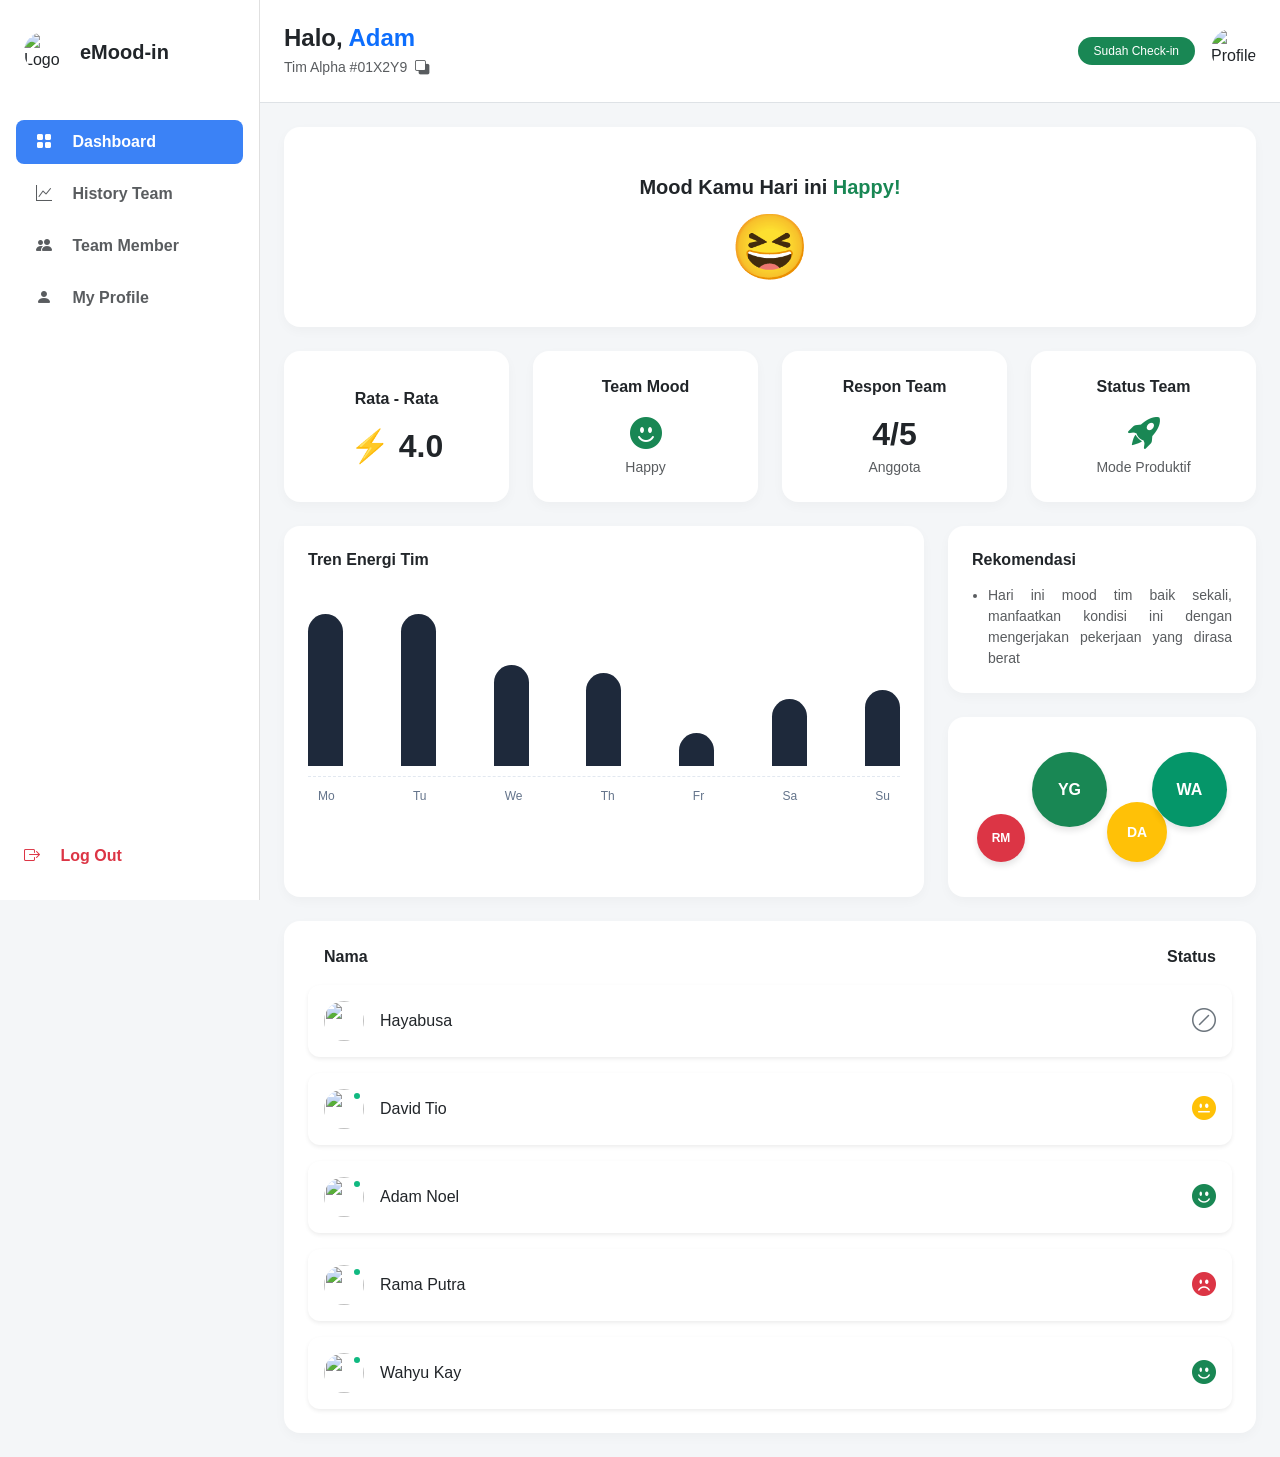
==== dashboard.html @ 18c082f2 "Final Poject" ====
<!DOCTYPE html>
<html lang="id">
<head>
    <meta charset="UTF-8">
    <meta name="viewport" content="width=device-width, initial-scale=1.0">
    <title>Dashboard eMood-in</title>
    <!-- Bootstrap 5 CSS -->
    <link href="https://cdn.jsdelivr.net/npm/bootstrap@5.3.0/dist/css/bootstrap.min.css" rel="stylesheet">
    <!-- Bootstrap Icons -->
    <link rel="stylesheet" href="https://cdn.jsdelivr.net/npm/bootstrap-icons@1.10.5/font/bootstrap-icons.css">
    

<!--Pic.png perlu diganti (profil dan logo)-->
<!--link untuk navigasi belom-->

    <style>
        body {
            background-color: #f4f6f8;
            font-family: 'Segoe UI', Tahoma, Geneva, Verdana, sans-serif;
        }
        
        /* Sidebar Styling */
        .sidebar {
            width: 260px;
            min-height: 100vh;
            background-color: #ffffff;
            position: fixed;
            top: 0;
            left: 0;
            display: flex;
            flex-direction: column;
            border-right: 1px solid #e0e0e0;
            z-index: 100;
        }
        .main-content {
            margin-left: 260px;
            width: calc(100% - 260px);
        }
        
        .nav-link {
            color: #4a5568;
            font-weight: 600;
            padding: 10px 20px;
            border-radius: 8px;
            margin-bottom: 8px;
        }
        .nav-link:hover {
            background-color: #f0f4f8;
        }
        .nav-link.active {
            background-color: #3b82f6;
            color: #ffffff !important;
        }

        /* Card Customization */
        .card-custom {
            border: none;
            border-radius: 16px;
            box-shadow: 0 4px 12px rgba(0, 0, 0, 0.03);
            background-color: #ffffff;
        }
        .stat-card {
            display: flex;
            flex-direction: column;
            align-items: center;
            justify-content: center;
            padding: 24px;
        }

        /* Simple Chart Bar Mockup */
        .chart-container {
            height: 180px;
            display: flex;
            align-items: flex-end;
            justify-content: space-between;
            padding-bottom: 10px;
            border-bottom: 1px dashed #e2e8f0;
            margin-top: 20px;
        }
        .chart-bar {
            width: 35px;
            background-color: #1e293b;
            border-radius: 20px 20px 0 0;
        }
        .chart-labels {
            display: flex;
            justify-content: space-between;
            margin-top: 10px;
            font-size: 12px;
            color: #64748b;
            padding: 0 10px;
        }

        /* Recommendation Bubbles - Base Style */
        .bubble {
            border-radius: 50%;
            display: flex;
            align-items: center;
            justify-content: center;
            color: white;
            font-weight: bold;
            box-shadow: 0 4px 6px rgba(0,0,0,0.1);
        }

        /* PENAMBAHAN: Variasi Ukuran Bubble */
        .bubble-lg {
            width: 75px;
            height: 75px;
            font-size: 16px;
        }
        .bubble-md {
            width: 60px;
            height: 60px;
            font-size: 14px;
        }
        .bubble-sm {
            width: 48px;
            height: 48px;
            font-size: 12px;
        }

        /* Online indicator */
        .status-dot {
            width: 10px;
            height: 10px;
            background-color: #10b981;
            border: 2px solid white;
            border-radius: 50%;
            position: absolute;
            top: 2px;
            right: 2px;
        }
    </style>
</head>
<body>

    <!-- Sidebar -->
    <div class="sidebar p-3">
        <a href="#" class="d-flex align-items-center mb-5 mt-3 text-decoration-none text-dark px-2">
            <img src="pic.png" alt="Logo" width="40" height="40" class="me-3 rounded-circle">
            <span class="fs-5 fw-bold">eMood-in</span>
        </a>
        
        <ul class="nav flex-column mb-auto">
            <li class="nav-item">
                <!-- Tautan mengarah ke halaman Dashboard (halaman ini)-->
                <a href="dashboard.html" class="nav-link active">
                    <i class="bi bi-grid-fill me-3"></i> Dashboard
                </a>
            </li>
            <li class="nav-item">
                <!-- Tautan mengarah ke halaman History Team -->
                <a href="history.html" class="nav-link text-muted">
                    <i class="bi bi-graph-up me-3"></i> History Team
                </a>
            </li>
            <li class="nav-item">
                <!-- TODO: Sesuaikan URL href di bawah ini untuk halaman Team Member nantinya -->
                <a href="#" class="nav-link text-muted">
                    <i class="bi bi-people-fill me-3"></i> Team Member
                </a>
            </li>
            <li class="nav-item">
                <!-- TODO: Sesuaikan URL href di bawah ini untuk halaman My Profile nantinya -->
                <a href="#" class="nav-link text-muted">
                    <i class="bi bi-person-fill me-3"></i> My Profile
                </a>
            </li>
        </ul>
        
        <div class="mt-auto px-2 mb-3">
            <!-- TODO: Sesuaikan URL href di bawah ini untuk fungsi Log Out nantinya -->
            <a href="#" class="text-danger text-decoration-none fw-bold">
                <i class="bi bi-box-arrow-right me-3"></i> Log Out
            </a>
        </div>
    </div>

    <!-- Main Content -->
    <div class="main-content">
        <!-- Header -->
        <header class="d-flex justify-content-between align-items-center p-4 bg-white border-bottom" style="position: sticky; top: 0; z-index: 99;">
            <div>
                <h4 class="mb-0 fw-bold">Halo, <span class="text-primary">Adam</span></h4>
                <small class="text-muted d-flex align-items-center mt-1">
                    Tim Alpha #01X2Y9 <i class="bi bi-back ms-2" style="cursor: pointer;"></i>
                </small>
            </div>
            <div class="d-flex align-items-center gap-3">
                <span class="badge bg-success rounded-pill px-3 py-2 fw-medium">Sudah Check-in</span>
                <img src="pic.png" alt="Profile" width="45" height="45" class="rounded-circle">
            </div>
        </header>

        <!-- Dashboard Body -->
        <div class="p-4">
            
            <!-- Main Mood Display -->
            <div class="card card-custom mb-4">
                <div class="card-body text-center py-5">
                    <h5 class="fw-bold text-dark mb-3">Mood Kamu Hari ini <span class="text-success">Happy!</span></h5>
                    <div style="font-size: 4rem; line-height: 1;">&#128518</div>
                </div>
            </div>

            <!-- 4 Column Stats -->
            <div class="row g-4 mb-4">
                <div class="col-md-3">
                    <div class="card card-custom h-100 stat-card">
                        <p class="text-dark fw-bold mb-3">Rata - Rata</p>
                        <h2 class="fw-bold mb-0"><span class="text-warning">⚡</span> 4.0</h2>
                    </div>
                </div>
                <div class="col-md-3">
                    <div class="card card-custom h-100 stat-card">
                        <p class="text-dark fw-bold mb-3">Team Mood</p>
                        <h2 class="text-success mb-1"><i class="bi bi-emoji-smile-fill"></i></h2>
                        <small class="text-muted fw-medium">Happy</small>
                    </div>
                </div>
                <div class="col-md-3">
                    <div class="card card-custom h-100 stat-card">
                        <p class="text-dark fw-bold mb-3">Respon Team</p>
                        <h2 class="fw-bold mb-1">4/5</h2>
                        <small class="text-muted fw-medium">Anggota</small>
                    </div>
                </div>
                <div class="col-md-3">
                    <div class="card card-custom h-100 stat-card">
                        <p class="text-dark fw-bold mb-3">Status Team</p>
                        <h2 class="text-success mb-1"><i class="bi bi-rocket-takeoff-fill"></i></h2>
                        <small class="text-muted fw-medium">Mode Produktif</small>
                    </div>
                </div>
            </div>

            <!-- Charts & Recommendations Row -->
            <div class="row g-4 mb-4">
                <!-- Trend Chart -->
                <div class="col-md-8">
                    <div class="card card-custom p-4 h-100">
                        <h6 class="fw-bold text-dark">Tren Energi Tim</h6>
                        <div class="chart-container">
                            <div class="chart-bar" style="height: 90%;"></div>
                            <div class="chart-bar" style="height: 90%;"></div>
                            <div class="chart-bar" style="height: 60%;"></div>
                            <div class="chart-bar" style="height: 55%;"></div>
                            <div class="chart-bar" style="height: 20%;"></div>
                            <div class="chart-bar" style="height: 40%;"></div>
                            <div class="chart-bar" style="height: 45%;"></div>
                        </div>
                        <div class="chart-labels">
                            <span>Mo</span><span>Tu</span><span>We</span><span>Th</span><span>Fr</span><span>Sa</span><span>Su</span>
                        </div>
                    </div>
                </div>
                
                <!-- Recommendations & Bubbles -->
                <div class="col-md-4 d-flex flex-column gap-4">
                    <div class="card card-custom p-4 flex-grow-1">
                        <h6 class="fw-bold text-dark mb-3">Rekomendasi</h6>
                        <ul class="text-muted small ps-3 mb-0" style="text-align: justify;">
                            <li>Hari ini mood tim baik sekali, manfaatkan kondisi ini dengan mengerjakan pekerjaan yang dirasa berat</li>
                        </ul>
                    </div>
                    
                    <!-- Dibungkus dengan container fixed-width agar jarak selalu berdekatan persis seperti gambar -->
                    <div class="card card-custom p-4 flex-grow-1 d-flex align-items-center justify-content-center" style="min-height: 180px;">
                        <div class="position-relative" style="width: 250px; height: 110px;">
                            <!-- Kecil (Merah) -->
                            <div class="bubble bubble-sm bg-danger position-absolute" style="bottom: 0; left: 0;">RM</div>
                            <!-- Besar (Hijau Kiri) -->
                            <div class="bubble bubble-lg bg-success position-absolute" style="top: 0; left: 55px;">YG</div>
                            <!-- Sedang (Kuning) -->
                            <div class="bubble bubble-md bg-warning position-absolute" style="bottom: 0; left: 130px;">DA</div>
                            <!-- Besar (Hijau Kanan) -->
                            <div class="bubble bubble-lg position-absolute" style="background-color: #059669; top: 0; right: 0;">WA</div>
                        </div>
                    </div>
                </div>
            </div>

            <!-- Team Members List -->
            <div class="card card-custom p-4">
                <div class="d-flex justify-content-between px-3 mb-3">
                    <span class="fw-bold text-dark">Nama</span>
                    <span class="fw-bold text-dark">Status</span>
                </div>
                
                <div class="d-flex flex-column gap-3">
                    <!-- Member 1 -->
                    <div class="card border-0 shadow-sm" style="border-radius: 12px;">
                        <div class="card-body p-3 d-flex justify-content-between align-items-center">
                            <div class="d-flex align-items-center gap-3">
                                <img src="pic.png" width="40" height="40" class="rounded-circle">
                                <span class="fw-medium text-dark">Hayabusa</span>
                            </div>
                            <i class="bi bi-slash-circle fs-4 text-secondary"></i>
                        </div>
                    </div>

                    <!-- Member 2 -->
                    <div class="card border-0 shadow-sm" style="border-radius: 12px;">
                        <div class="card-body p-3 d-flex justify-content-between align-items-center">
                            <div class="d-flex align-items-center gap-3">
                                <div class="position-relative">
                                    <img src="pic.png" width="40" height="40" class="rounded-circle">
                                    <span class="status-dot"></span>
                                </div>
                                <span class="fw-medium text-dark">David Tio</span>
                            </div>
                            <i class="bi bi-emoji-neutral-fill fs-4 text-warning"></i>
                        </div>
                    </div>

                    <!-- Member 3 -->
                    <div class="card border-0 shadow-sm" style="border-radius: 12px;">
                        <div class="card-body p-3 d-flex justify-content-between align-items-center">
                            <div class="d-flex align-items-center gap-3">
                                <div class="position-relative">
                                    <img src="pic.png" width="40" height="40" class="rounded-circle">
                                    <span class="status-dot"></span>
                                </div>
                                <span class="fw-medium text-dark">Adam Noel</span>
                            </div>
                            <i class="bi bi-emoji-smile-fill fs-4 text-success"></i>
                        </div>
                    </div>

                    <!-- Member 4 -->
                    <div class="card border-0 shadow-sm" style="border-radius: 12px;">
                        <div class="card-body p-3 d-flex justify-content-between align-items-center">
                            <div class="d-flex align-items-center gap-3">
                                <div class="position-relative">
                                    <img src="pic.png" width="40" height="40" class="rounded-circle">
                                    <span class="status-dot"></span>
                                </div>
                                <span class="fw-medium text-dark">Rama Putra</span>
                            </div>
                            <i class="bi bi-emoji-frown-fill fs-4 text-danger"></i>
                        </div>
                    </div>

                    <!-- Member 5 -->
                    <div class="card border-0 shadow-sm" style="border-radius: 12px;">
                        <div class="card-body p-3 d-flex justify-content-between align-items-center">
                            <div class="d-flex align-items-center gap-3">
                                <div class="position-relative">
                                    <img src="pic.png" width="40" height="40" class="rounded-circle">
                                    <span class="status-dot"></span>
                                </div>
                                <span class="fw-medium text-dark">Wahyu Kay</span>
                            </div>
                            <i class="bi bi-emoji-smile-fill fs-4 text-success"></i>
                        </div>
                    </div>

                </div>
            </div>

        </div>
    </div>

    <!-- Bootstrap 5 JS -->
    <script src="https://cdn.jsdelivr.net/npm/bootstrap@5.3.0/dist/js/bootstrap.bundle.min.js"></script>
</body>
</html>
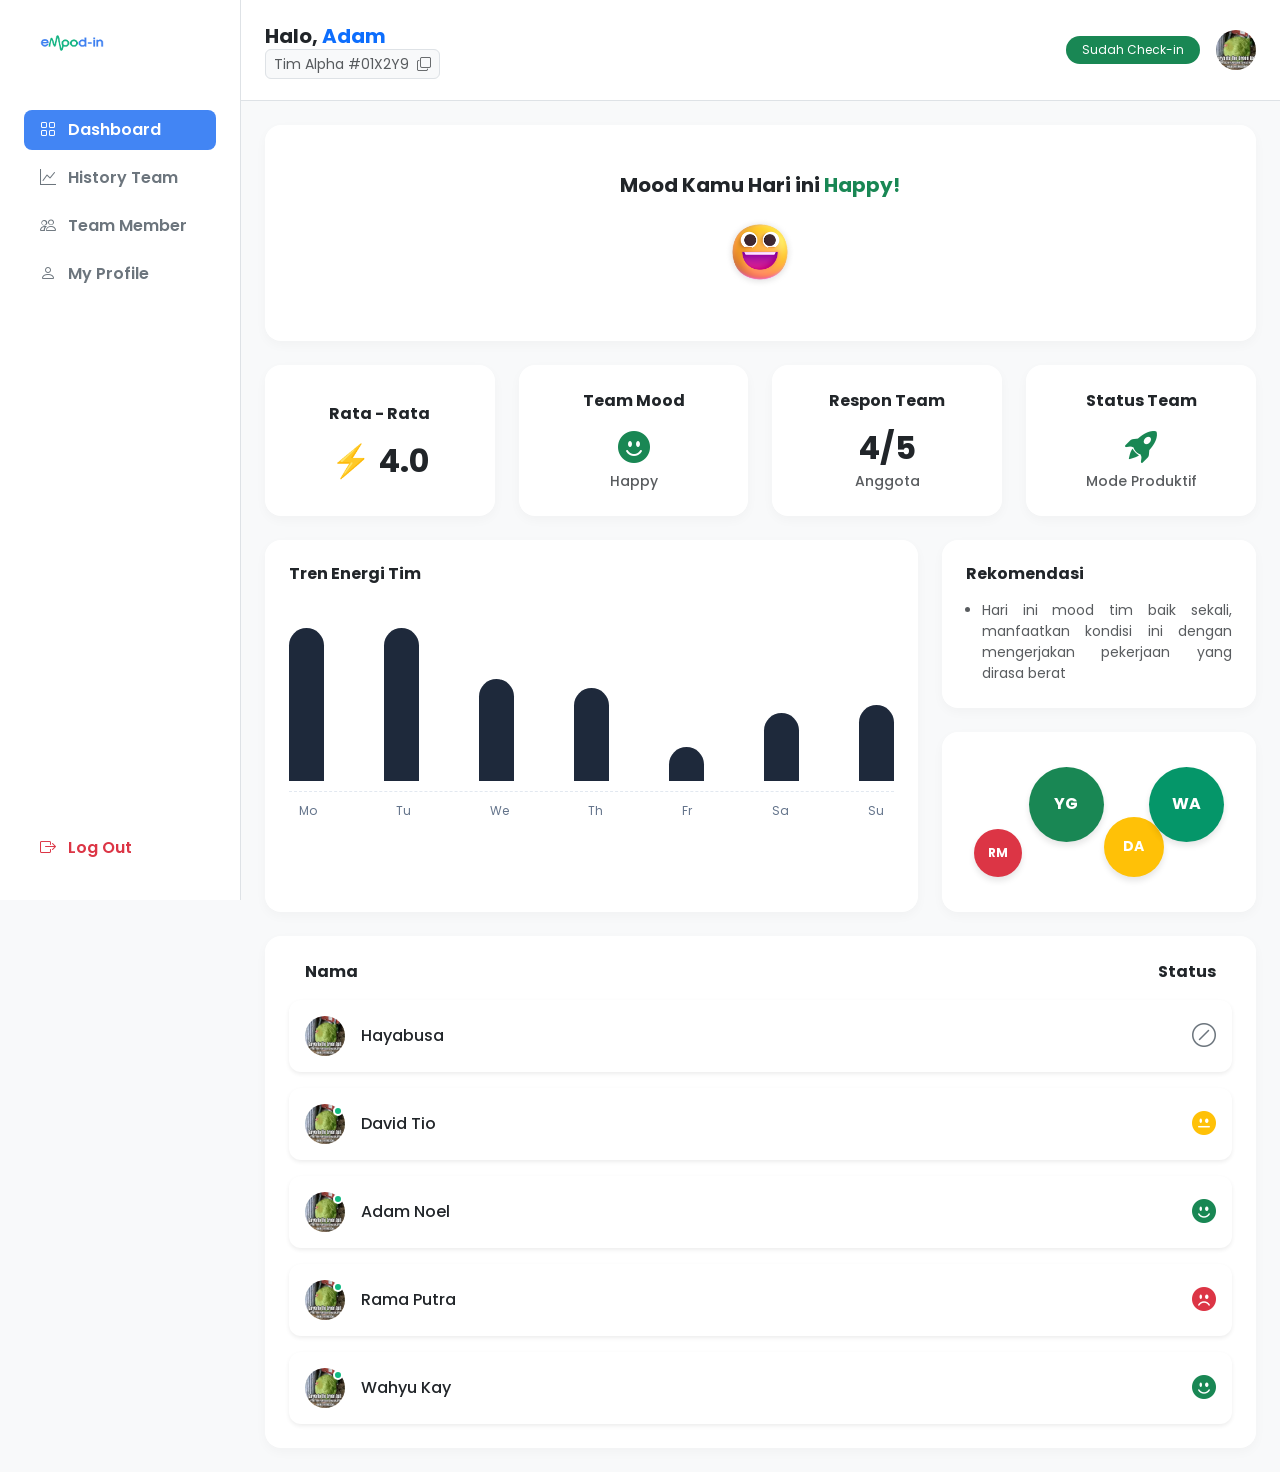
==== commit 74b0fbbd: "Refactor history page layout and styles; add dashboard and history CSS files - Updated the structure" ====
--- a/dashboard.html
+++ b/dashboard.html
@@ -1,367 +1,316 @@
-<!DOCTYPE html>
+<!doctype html>
 <html lang="id">
-<head>
-    <meta charset="UTF-8">
-    <meta name="viewport" content="width=device-width, initial-scale=1.0">
-    <title>Dashboard eMood-in</title>
-    <!-- Bootstrap 5 CSS -->
-    <link href="https://cdn.jsdelivr.net/npm/bootstrap@5.3.0/dist/css/bootstrap.min.css" rel="stylesheet">
-    <!-- Bootstrap Icons -->
-    <link rel="stylesheet" href="https://cdn.jsdelivr.net/npm/bootstrap-icons@1.10.5/font/bootstrap-icons.css">
-    
-
-<!--Pic.png perlu diganti (profil dan logo)-->
-<!--link untuk navigasi belom-->
-
-    <style>
-        body {
-            background-color: #f4f6f8;
-            font-family: 'Segoe UI', Tahoma, Geneva, Verdana, sans-serif;
-        }
-        
-        /* Sidebar Styling */
-        .sidebar {
-            width: 260px;
-            min-height: 100vh;
-            background-color: #ffffff;
-            position: fixed;
-            top: 0;
-            left: 0;
-            display: flex;
-            flex-direction: column;
-            border-right: 1px solid #e0e0e0;
-            z-index: 100;
-        }
-        .main-content {
-            margin-left: 260px;
-            width: calc(100% - 260px);
-        }
-        
-        .nav-link {
-            color: #4a5568;
-            font-weight: 600;
-            padding: 10px 20px;
-            border-radius: 8px;
-            margin-bottom: 8px;
-        }
-        .nav-link:hover {
-            background-color: #f0f4f8;
-        }
-        .nav-link.active {
-            background-color: #3b82f6;
-            color: #ffffff !important;
-        }
-
-        /* Card Customization */
-        .card-custom {
-            border: none;
-            border-radius: 16px;
-            box-shadow: 0 4px 12px rgba(0, 0, 0, 0.03);
-            background-color: #ffffff;
-        }
-        .stat-card {
-            display: flex;
-            flex-direction: column;
-            align-items: center;
-            justify-content: center;
-            padding: 24px;
-        }
-
-        /* Simple Chart Bar Mockup */
-        .chart-container {
-            height: 180px;
-            display: flex;
-            align-items: flex-end;
-            justify-content: space-between;
-            padding-bottom: 10px;
-            border-bottom: 1px dashed #e2e8f0;
-            margin-top: 20px;
-        }
-        .chart-bar {
-            width: 35px;
-            background-color: #1e293b;
-            border-radius: 20px 20px 0 0;
-        }
-        .chart-labels {
-            display: flex;
-            justify-content: space-between;
-            margin-top: 10px;
-            font-size: 12px;
-            color: #64748b;
-            padding: 0 10px;
-        }
-
-        /* Recommendation Bubbles - Base Style */
-        .bubble {
-            border-radius: 50%;
-            display: flex;
-            align-items: center;
-            justify-content: center;
-            color: white;
-            font-weight: bold;
-            box-shadow: 0 4px 6px rgba(0,0,0,0.1);
-        }
-
-        /* PENAMBAHAN: Variasi Ukuran Bubble */
-        .bubble-lg {
-            width: 75px;
-            height: 75px;
-            font-size: 16px;
-        }
-        .bubble-md {
-            width: 60px;
-            height: 60px;
-            font-size: 14px;
-        }
-        .bubble-sm {
-            width: 48px;
-            height: 48px;
-            font-size: 12px;
-        }
-
-        /* Online indicator */
-        .status-dot {
-            width: 10px;
-            height: 10px;
-            background-color: #10b981;
-            border: 2px solid white;
-            border-radius: 50%;
-            position: absolute;
-            top: 2px;
-            right: 2px;
-        }
-    </style>
-</head>
-<body>
-
+  <head>
+    <meta charset="UTF-8" />
+    <meta name="viewport" content="width=device-width, initial-scale=1.0" />
+    <title>Dashboard | eMood-in</title>
+    <link
+      href="https://cdn.jsdelivr.net/npm/bootstrap@5.3.0/dist/css/bootstrap.min.css"
+      rel="stylesheet"
+    />
+    <link
+      rel="stylesheet"
+      href="https://cdn.jsdelivr.net/npm/bootstrap-icons@1.11.3/font/bootstrap-icons.min.css"
+    />
+    <link rel="stylesheet" href="style/dashboard.css" />
+  </head>
+  <body class="d-flex">
     <!-- Sidebar -->
-    <div class="sidebar p-3">
-        <a href="#" class="d-flex align-items-center mb-5 mt-3 text-decoration-none text-dark px-2">
-            <img src="pic.png" alt="Logo" width="40" height="40" class="me-3 rounded-circle">
-            <span class="fs-5 fw-bold">eMood-in</span>
-        </a>
-        
-        <ul class="nav flex-column mb-auto">
-            <li class="nav-item">
-                <!-- Tautan mengarah ke halaman Dashboard (halaman ini)-->
-                <a href="dashboard.html" class="nav-link active">
-                    <i class="bi bi-grid-fill me-3"></i> Dashboard
-                </a>
-            </li>
-            <li class="nav-item">
-                <!-- Tautan mengarah ke halaman History Team -->
-                <a href="history.html" class="nav-link text-muted">
-                    <i class="bi bi-graph-up me-3"></i> History Team
-                </a>
-            </li>
-            <li class="nav-item">
-                <!-- TODO: Sesuaikan URL href di bawah ini untuk halaman Team Member nantinya -->
-                <a href="#" class="nav-link text-muted">
-                    <i class="bi bi-people-fill me-3"></i> Team Member
-                </a>
-            </li>
-            <li class="nav-item">
-                <!-- TODO: Sesuaikan URL href di bawah ini untuk halaman My Profile nantinya -->
-                <a href="#" class="nav-link text-muted">
-                    <i class="bi bi-person-fill me-3"></i> My Profile
-                </a>
-            </li>
-        </ul>
-        
-        <div class="mt-auto px-2 mb-3">
-            <!-- TODO: Sesuaikan URL href di bawah ini untuk fungsi Log Out nantinya -->
-            <a href="#" class="text-danger text-decoration-none fw-bold">
-                <i class="bi bi-box-arrow-right me-3"></i> Log Out
-            </a>
-        </div>
-    </div>
+    <aside class="sidebar bg-white border-end d-flex flex-column p-4">
+      <div class="d-flex align-items-center mb-5 gap-2 px-3">
+        <img src="assets/image/logo emood-in.png" alt="logo" width="64" />
+      </div>
+      <nav class="nav flex-column flex-grow-1">
+        <a class="nav-link px-3 py-2 active" href="dashboard.html"
+          ><i class="bi bi-grid me-2"></i> Dashboard</a
+        >
+        <a class="nav-link px-3 py-2" href="history.html"
+          ><i class="bi bi-graph-up me-2"></i> History Team</a
+        >
+        <a class="nav-link px-3 py-2" href="team-member.html"
+          ><i class="bi bi-people me-2"></i> Team Member</a
+        >
+        <a class="nav-link px-3 py-2" href="profile.html"
+          ><i class="bi bi-person me-2"></i> My Profile</a
+        >
+      </nav>
+      <div class="mt-auto">
+        <a class="nav-link text-danger px-3 py-2" href="#"
+          ><i class="bi bi-box-arrow-right me-2"></i> Log Out</a
+        >
+      </div>
+    </aside>
 
     <!-- Main Content -->
-    <div class="main-content">
-        <!-- Header -->
-        <header class="d-flex justify-content-between align-items-center p-4 bg-white border-bottom" style="position: sticky; top: 0; z-index: 99;">
-            <div>
-                <h4 class="mb-0 fw-bold">Halo, <span class="text-primary">Adam</span></h4>
-                <small class="text-muted d-flex align-items-center mt-1">
-                    Tim Alpha #01X2Y9 <i class="bi bi-back ms-2" style="cursor: pointer;"></i>
-                </small>
-            </div>
-            <div class="d-flex align-items-center gap-3">
-                <span class="badge bg-success rounded-pill px-3 py-2 fw-medium">Sudah Check-in</span>
-                <img src="pic.png" alt="Profile" width="45" height="45" class="rounded-circle">
-            </div>
-        </header>
-
-        <!-- Dashboard Body -->
-        <div class="p-4">
-            
-            <!-- Main Mood Display -->
-            <div class="card card-custom mb-4">
-                <div class="card-body text-center py-5">
-                    <h5 class="fw-bold text-dark mb-3">Mood Kamu Hari ini <span class="text-success">Happy!</span></h5>
-                    <div style="font-size: 4rem; line-height: 1;">&#128518</div>
-                </div>
-            </div>
-
-            <!-- 4 Column Stats -->
-            <div class="row g-4 mb-4">
-                <div class="col-md-3">
-                    <div class="card card-custom h-100 stat-card">
-                        <p class="text-dark fw-bold mb-3">Rata - Rata</p>
-                        <h2 class="fw-bold mb-0"><span class="text-warning">⚡</span> 4.0</h2>
-                    </div>
-                </div>
-                <div class="col-md-3">
-                    <div class="card card-custom h-100 stat-card">
-                        <p class="text-dark fw-bold mb-3">Team Mood</p>
-                        <h2 class="text-success mb-1"><i class="bi bi-emoji-smile-fill"></i></h2>
-                        <small class="text-muted fw-medium">Happy</small>
-                    </div>
-                </div>
-                <div class="col-md-3">
-                    <div class="card card-custom h-100 stat-card">
-                        <p class="text-dark fw-bold mb-3">Respon Team</p>
-                        <h2 class="fw-bold mb-1">4/5</h2>
-                        <small class="text-muted fw-medium">Anggota</small>
-                    </div>
-                </div>
-                <div class="col-md-3">
-                    <div class="card card-custom h-100 stat-card">
-                        <p class="text-dark fw-bold mb-3">Status Team</p>
-                        <h2 class="text-success mb-1"><i class="bi bi-rocket-takeoff-fill"></i></h2>
-                        <small class="text-muted fw-medium">Mode Produktif</small>
-                    </div>
-                </div>
-            </div>
-
-            <!-- Charts & Recommendations Row -->
-            <div class="row g-4 mb-4">
-                <!-- Trend Chart -->
-                <div class="col-md-8">
-                    <div class="card card-custom p-4 h-100">
-                        <h6 class="fw-bold text-dark">Tren Energi Tim</h6>
-                        <div class="chart-container">
-                            <div class="chart-bar" style="height: 90%;"></div>
-                            <div class="chart-bar" style="height: 90%;"></div>
-                            <div class="chart-bar" style="height: 60%;"></div>
-                            <div class="chart-bar" style="height: 55%;"></div>
-                            <div class="chart-bar" style="height: 20%;"></div>
-                            <div class="chart-bar" style="height: 40%;"></div>
-                            <div class="chart-bar" style="height: 45%;"></div>
-                        </div>
-                        <div class="chart-labels">
-                            <span>Mo</span><span>Tu</span><span>We</span><span>Th</span><span>Fr</span><span>Sa</span><span>Su</span>
-                        </div>
-                    </div>
-                </div>
-                
-                <!-- Recommendations & Bubbles -->
-                <div class="col-md-4 d-flex flex-column gap-4">
-                    <div class="card card-custom p-4 flex-grow-1">
-                        <h6 class="fw-bold text-dark mb-3">Rekomendasi</h6>
-                        <ul class="text-muted small ps-3 mb-0" style="text-align: justify;">
-                            <li>Hari ini mood tim baik sekali, manfaatkan kondisi ini dengan mengerjakan pekerjaan yang dirasa berat</li>
-                        </ul>
-                    </div>
-                    
-                    <!-- Dibungkus dengan container fixed-width agar jarak selalu berdekatan persis seperti gambar -->
-                    <div class="card card-custom p-4 flex-grow-1 d-flex align-items-center justify-content-center" style="min-height: 180px;">
-                        <div class="position-relative" style="width: 250px; height: 110px;">
-                            <!-- Kecil (Merah) -->
-                            <div class="bubble bubble-sm bg-danger position-absolute" style="bottom: 0; left: 0;">RM</div>
-                            <!-- Besar (Hijau Kiri) -->
-                            <div class="bubble bubble-lg bg-success position-absolute" style="top: 0; left: 55px;">YG</div>
-                            <!-- Sedang (Kuning) -->
-                            <div class="bubble bubble-md bg-warning position-absolute" style="bottom: 0; left: 130px;">DA</div>
-                            <!-- Besar (Hijau Kanan) -->
-                            <div class="bubble bubble-lg position-absolute" style="background-color: #059669; top: 0; right: 0;">WA</div>
-                        </div>
-                    </div>
-                </div>
-            </div>
-
-            <!-- Team Members List -->
-            <div class="card card-custom p-4">
-                <div class="d-flex justify-content-between px-3 mb-3">
-                    <span class="fw-bold text-dark">Nama</span>
-                    <span class="fw-bold text-dark">Status</span>
-                </div>
-                
-                <div class="d-flex flex-column gap-3">
-                    <!-- Member 1 -->
-                    <div class="card border-0 shadow-sm" style="border-radius: 12px;">
-                        <div class="card-body p-3 d-flex justify-content-between align-items-center">
-                            <div class="d-flex align-items-center gap-3">
-                                <img src="pic.png" width="40" height="40" class="rounded-circle">
-                                <span class="fw-medium text-dark">Hayabusa</span>
-                            </div>
-                            <i class="bi bi-slash-circle fs-4 text-secondary"></i>
-                        </div>
-                    </div>
-
-                    <!-- Member 2 -->
-                    <div class="card border-0 shadow-sm" style="border-radius: 12px;">
-                        <div class="card-body p-3 d-flex justify-content-between align-items-center">
-                            <div class="d-flex align-items-center gap-3">
-                                <div class="position-relative">
-                                    <img src="pic.png" width="40" height="40" class="rounded-circle">
-                                    <span class="status-dot"></span>
-                                </div>
-                                <span class="fw-medium text-dark">David Tio</span>
-                            </div>
-                            <i class="bi bi-emoji-neutral-fill fs-4 text-warning"></i>
-                        </div>
-                    </div>
-
-                    <!-- Member 3 -->
-                    <div class="card border-0 shadow-sm" style="border-radius: 12px;">
-                        <div class="card-body p-3 d-flex justify-content-between align-items-center">
-                            <div class="d-flex align-items-center gap-3">
-                                <div class="position-relative">
-                                    <img src="pic.png" width="40" height="40" class="rounded-circle">
-                                    <span class="status-dot"></span>
-                                </div>
-                                <span class="fw-medium text-dark">Adam Noel</span>
-                            </div>
-                            <i class="bi bi-emoji-smile-fill fs-4 text-success"></i>
-                        </div>
-                    </div>
-
-                    <!-- Member 4 -->
-                    <div class="card border-0 shadow-sm" style="border-radius: 12px;">
-                        <div class="card-body p-3 d-flex justify-content-between align-items-center">
-                            <div class="d-flex align-items-center gap-3">
-                                <div class="position-relative">
-                                    <img src="pic.png" width="40" height="40" class="rounded-circle">
-                                    <span class="status-dot"></span>
-                                </div>
-                                <span class="fw-medium text-dark">Rama Putra</span>
-                            </div>
-                            <i class="bi bi-emoji-frown-fill fs-4 text-danger"></i>
-                        </div>
-                    </div>
-
-                    <!-- Member 5 -->
-                    <div class="card border-0 shadow-sm" style="border-radius: 12px;">
-                        <div class="card-body p-3 d-flex justify-content-between align-items-center">
-                            <div class="d-flex align-items-center gap-3">
-                                <div class="position-relative">
-                                    <img src="pic.png" width="40" height="40" class="rounded-circle">
-                                    <span class="status-dot"></span>
-                                </div>
-                                <span class="fw-medium text-dark">Wahyu Kay</span>
-                            </div>
-                            <i class="bi bi-emoji-smile-fill fs-4 text-success"></i>
-                        </div>
-                    </div>
-
-                </div>
-            </div>
-
-        </div>
-    </div>
+    <main class="flex-grow-1">
+      <!-- Header -->
+      <header
+        class="bg-white border-bottom p-4 d-flex justify-content-between align-items-center sticky-top"
+      >
+        <div>
+          <h5 class="mb-1 fw-bold">
+            Halo, <span class="text-primary">Adam</span>
+          </h5>
+          <small class="text-muted bg-light px-2 py-1 rounded border"
+            >Tim Alpha #01X2Y9
+            <i class="bi bi-copy ms-1" style="cursor: pointer"></i
+          ></small>
+        </div>
+        <div class="d-flex align-items-center gap-3">
+          <span class="badge bg-success rounded-pill px-3 py-2 fw-normal"
+            >Sudah Check-in</span
+          >
+          <img src="assets/image/suryanto.jpg" alt="User" class="avatar-sm" />
+        </div>
+      </header>
+
+      <!-- Dashboard Body -->
+      <div class="p-4">
+        <!-- Main Mood Display -->
+        <div class="card card-custom mb-4">
+          <div class="card-body text-center py-5">
+            <h5 class="fw-bold text-dark mb-3">
+              Mood Kamu Hari ini <span class="text-success">Happy!</span>
+            </h5>
+            <img
+              src="assets/emoji/happy mood.png"
+              alt="Happy Mood"
+              width="80"
+            />
+          </div>
+        </div>
+
+        <!-- 4 Column Stats -->
+        <div class="row g-4 mb-4">
+          <div class="col-md-3">
+            <div class="card card-custom h-100 stat-card">
+              <p class="text-dark fw-bold mb-3">Rata - Rata</p>
+              <h2 class="fw-bold mb-0">
+                <span class="text-warning">⚡</span> 4.0
+              </h2>
+            </div>
+          </div>
+          <div class="col-md-3">
+            <div class="card card-custom h-100 stat-card">
+              <p class="text-dark fw-bold mb-3">Team Mood</p>
+              <h2 class="text-success mb-1">
+                <i class="bi bi-emoji-smile-fill"></i>
+              </h2>
+              <small class="text-muted fw-medium">Happy</small>
+            </div>
+          </div>
+          <div class="col-md-3">
+            <div class="card card-custom h-100 stat-card">
+              <p class="text-dark fw-bold mb-3">Respon Team</p>
+              <h2 class="fw-bold mb-1">4/5</h2>
+              <small class="text-muted fw-medium">Anggota</small>
+            </div>
+          </div>
+          <div class="col-md-3">
+            <div class="card card-custom h-100 stat-card">
+              <p class="text-dark fw-bold mb-3">Status Team</p>
+              <h2 class="text-success mb-1">
+                <i class="bi bi-rocket-takeoff-fill"></i>
+              </h2>
+              <small class="text-muted fw-medium">Mode Produktif</small>
+            </div>
+          </div>
+        </div>
+
+        <!-- Charts & Recommendations Row -->
+        <div class="row g-4 mb-4">
+          <!-- Trend Chart -->
+          <div class="col-md-8">
+            <div class="card card-custom p-4 h-100">
+              <h6 class="fw-bold text-dark">Tren Energi Tim</h6>
+              <div class="chart-container">
+                <div class="chart-bar" style="height: 90%"></div>
+                <div class="chart-bar" style="height: 90%"></div>
+                <div class="chart-bar" style="height: 60%"></div>
+                <div class="chart-bar" style="height: 55%"></div>
+                <div class="chart-bar" style="height: 20%"></div>
+                <div class="chart-bar" style="height: 40%"></div>
+                <div class="chart-bar" style="height: 45%"></div>
+              </div>
+              <div class="chart-labels">
+                <span>Mo</span><span>Tu</span><span>We</span><span>Th</span
+                ><span>Fr</span><span>Sa</span><span>Su</span>
+              </div>
+            </div>
+          </div>
+
+          <!-- Recommendations & Bubbles -->
+          <div class="col-md-4 d-flex flex-column gap-4">
+            <div class="card card-custom p-4 flex-grow-1">
+              <h6 class="fw-bold text-dark mb-3">Rekomendasi</h6>
+              <ul
+                class="text-muted small ps-3 mb-0"
+                style="text-align: justify"
+              >
+                <li>
+                  Hari ini mood tim baik sekali, manfaatkan kondisi ini dengan
+                  mengerjakan pekerjaan yang dirasa berat
+                </li>
+              </ul>
+            </div>
+
+            <!-- Dibungkus dengan container fixed-width agar jarak selalu berdekatan persis seperti gambar -->
+            <div
+              class="card card-custom p-4 flex-grow-1 d-flex align-items-center justify-content-center"
+              style="min-height: 180px"
+            >
+              <div
+                class="position-relative"
+                style="width: 250px; height: 110px"
+              >
+                <!-- Kecil (Merah) -->
+                <div
+                  class="bubble bubble-sm bg-danger position-absolute"
+                  style="bottom: 0; left: 0"
+                >
+                  RM
+                </div>
+                <!-- Besar (Hijau Kiri) -->
+                <div
+                  class="bubble bubble-lg bg-success position-absolute"
+                  style="top: 0; left: 55px"
+                >
+                  YG
+                </div>
+                <!-- Sedang (Kuning) -->
+                <div
+                  class="bubble bubble-md bg-warning position-absolute"
+                  style="bottom: 0; left: 130px"
+                >
+                  DA
+                </div>
+                <!-- Besar (Hijau Kanan) -->
+                <div
+                  class="bubble bubble-lg position-absolute"
+                  style="background-color: #059669; top: 0; right: 0"
+                >
+                  WA
+                </div>
+              </div>
+            </div>
+          </div>
+        </div>
+
+        <!-- Team Members List -->
+        <div class="card card-custom p-4">
+          <div class="d-flex justify-content-between px-3 mb-3">
+            <span class="fw-bold text-dark">Nama</span>
+            <span class="fw-bold text-dark">Status</span>
+          </div>
+
+          <div class="d-flex flex-column gap-3">
+            <!-- Member 1 -->
+            <div class="card border-0 shadow-sm" style="border-radius: 12px">
+              <div
+                class="card-body p-3 d-flex justify-content-between align-items-center"
+              >
+                <div class="d-flex align-items-center gap-3">
+                  <img
+                    src="assets/image/suryanto.jpg"
+                    width="40"
+                    height="40"
+                    class="rounded-circle"
+                  />
+                  <span class="fw-medium text-dark">Hayabusa</span>
+                </div>
+                <i class="bi bi-slash-circle fs-4 text-secondary"></i>
+              </div>
+            </div>
+
+            <!-- Member 2 -->
+            <div class="card border-0 shadow-sm" style="border-radius: 12px">
+              <div
+                class="card-body p-3 d-flex justify-content-between align-items-center"
+              >
+                <div class="d-flex align-items-center gap-3">
+                  <div class="position-relative">
+                    <img
+                      src="assets/image/suryanto.jpg"
+                      width="40"
+                      height="40"
+                      class="rounded-circle"
+                    />
+                    <span class="status-dot"></span>
+                  </div>
+                  <span class="fw-medium text-dark">David Tio</span>
+                </div>
+                <i class="bi bi-emoji-neutral-fill fs-4 text-warning"></i>
+              </div>
+            </div>
+
+            <!-- Member 3 -->
+            <div class="card border-0 shadow-sm" style="border-radius: 12px">
+              <div
+                class="card-body p-3 d-flex justify-content-between align-items-center"
+              >
+                <div class="d-flex align-items-center gap-3">
+                  <div class="position-relative">
+                    <img
+                      src="assets/image/suryanto.jpg"
+                      width="40"
+                      height="40"
+                      class="rounded-circle"
+                    />
+                    <span class="status-dot"></span>
+                  </div>
+                  <span class="fw-medium text-dark">Adam Noel</span>
+                </div>
+                <i class="bi bi-emoji-smile-fill fs-4 text-success"></i>
+              </div>
+            </div>
+
+            <!-- Member 4 -->
+            <div class="card border-0 shadow-sm" style="border-radius: 12px">
+              <div
+                class="card-body p-3 d-flex justify-content-between align-items-center"
+              >
+                <div class="d-flex align-items-center gap-3">
+                  <div class="position-relative">
+                    <img
+                      src="assets/image/suryanto.jpg"
+                      width="40"
+                      height="40"
+                      class="rounded-circle"
+                    />
+                    <span class="status-dot"></span>
+                  </div>
+                  <span class="fw-medium text-dark">Rama Putra</span>
+                </div>
+                <i class="bi bi-emoji-frown-fill fs-4 text-danger"></i>
+              </div>
+            </div>
+
+            <!-- Member 5 -->
+            <div class="card border-0 shadow-sm" style="border-radius: 12px">
+              <div
+                class="card-body p-3 d-flex justify-content-between align-items-center"
+              >
+                <div class="d-flex align-items-center gap-3">
+                  <div class="position-relative">
+                    <img
+                      src="assets/image/suryanto.jpg"
+                      width="40"
+                      height="40"
+                      class="rounded-circle"
+                    />
+                    <span class="status-dot"></span>
+                  </div>
+                  <span class="fw-medium text-dark">Wahyu Kay</span>
+                </div>
+                <i class="bi bi-emoji-smile-fill fs-4 text-success"></i>
+              </div>
+            </div>
+          </div>
+        </div>
+      </div>
+    </main>
 
     <!-- Bootstrap 5 JS -->
     <script src="https://cdn.jsdelivr.net/npm/bootstrap@5.3.0/dist/js/bootstrap.bundle.min.js"></script>
-</body>
-</html>+  </body>
+</html>
--- a/style/dashboard.css
+++ b/style/dashboard.css
@@ -0,0 +1,111 @@
+@import url("https://fonts.googleapis.com/css2?family=Poppins:wght@100;200;300;400;500;600;700;800;900&display=swap");
+
+body {
+  background-color: #f8f9fa;
+  font-family: "Poppins", sans-serif;
+}
+.sidebar {
+  width: 260px;
+  height: 100vh;
+  position: sticky;
+  top: 0;
+}
+.nav-link {
+  color: #6c757d;
+  font-weight: 600;
+  margin-bottom: 0.5rem;
+  border-radius: 8px;
+  transition: all 0.2s;
+}
+.nav-link:hover {
+  background-color: #e9ecef;
+}
+.nav-link.active {
+  background-color: #4285f4;
+  color: white !important;
+}
+.avatar-sm {
+  width: 40px;
+  height: 40px;
+  object-fit: cover;
+  border-radius: 50%;
+}
+
+/* Card Customization */
+.card-custom {
+  border: none;
+  border-radius: 16px;
+  box-shadow: 0 4px 12px rgba(0, 0, 0, 0.03);
+  background-color: #ffffff;
+}
+.stat-card {
+  display: flex;
+  flex-direction: column;
+  align-items: center;
+  justify-content: center;
+  padding: 24px;
+}
+
+/* Simple Chart Bar Mockup */
+.chart-container {
+  height: 180px;
+  display: flex;
+  align-items: flex-end;
+  justify-content: space-between;
+  padding-bottom: 10px;
+  border-bottom: 1px dashed #e2e8f0;
+  margin-top: 20px;
+}
+.chart-bar {
+  width: 35px;
+  background-color: #1e293b;
+  border-radius: 20px 20px 0 0;
+}
+.chart-labels {
+  display: flex;
+  justify-content: space-between;
+  margin-top: 10px;
+  font-size: 12px;
+  color: #64748b;
+  padding: 0 10px;
+}
+
+/* Recommendation Bubbles - Base Style */
+.bubble {
+  border-radius: 50%;
+  display: flex;
+  align-items: center;
+  justify-content: center;
+  color: white;
+  font-weight: bold;
+  box-shadow: 0 4px 6px rgba(0, 0, 0, 0.1);
+}
+
+/* PENAMBAHAN: Variasi Ukuran Bubble */
+.bubble-lg {
+  width: 75px;
+  height: 75px;
+  font-size: 16px;
+}
+.bubble-md {
+  width: 60px;
+  height: 60px;
+  font-size: 14px;
+}
+.bubble-sm {
+  width: 48px;
+  height: 48px;
+  font-size: 12px;
+}
+
+/* Online indicator */
+.status-dot {
+  width: 10px;
+  height: 10px;
+  background-color: #10b981;
+  border: 2px solid white;
+  border-radius: 50%;
+  position: absolute;
+  top: 2px;
+  right: 2px;
+}
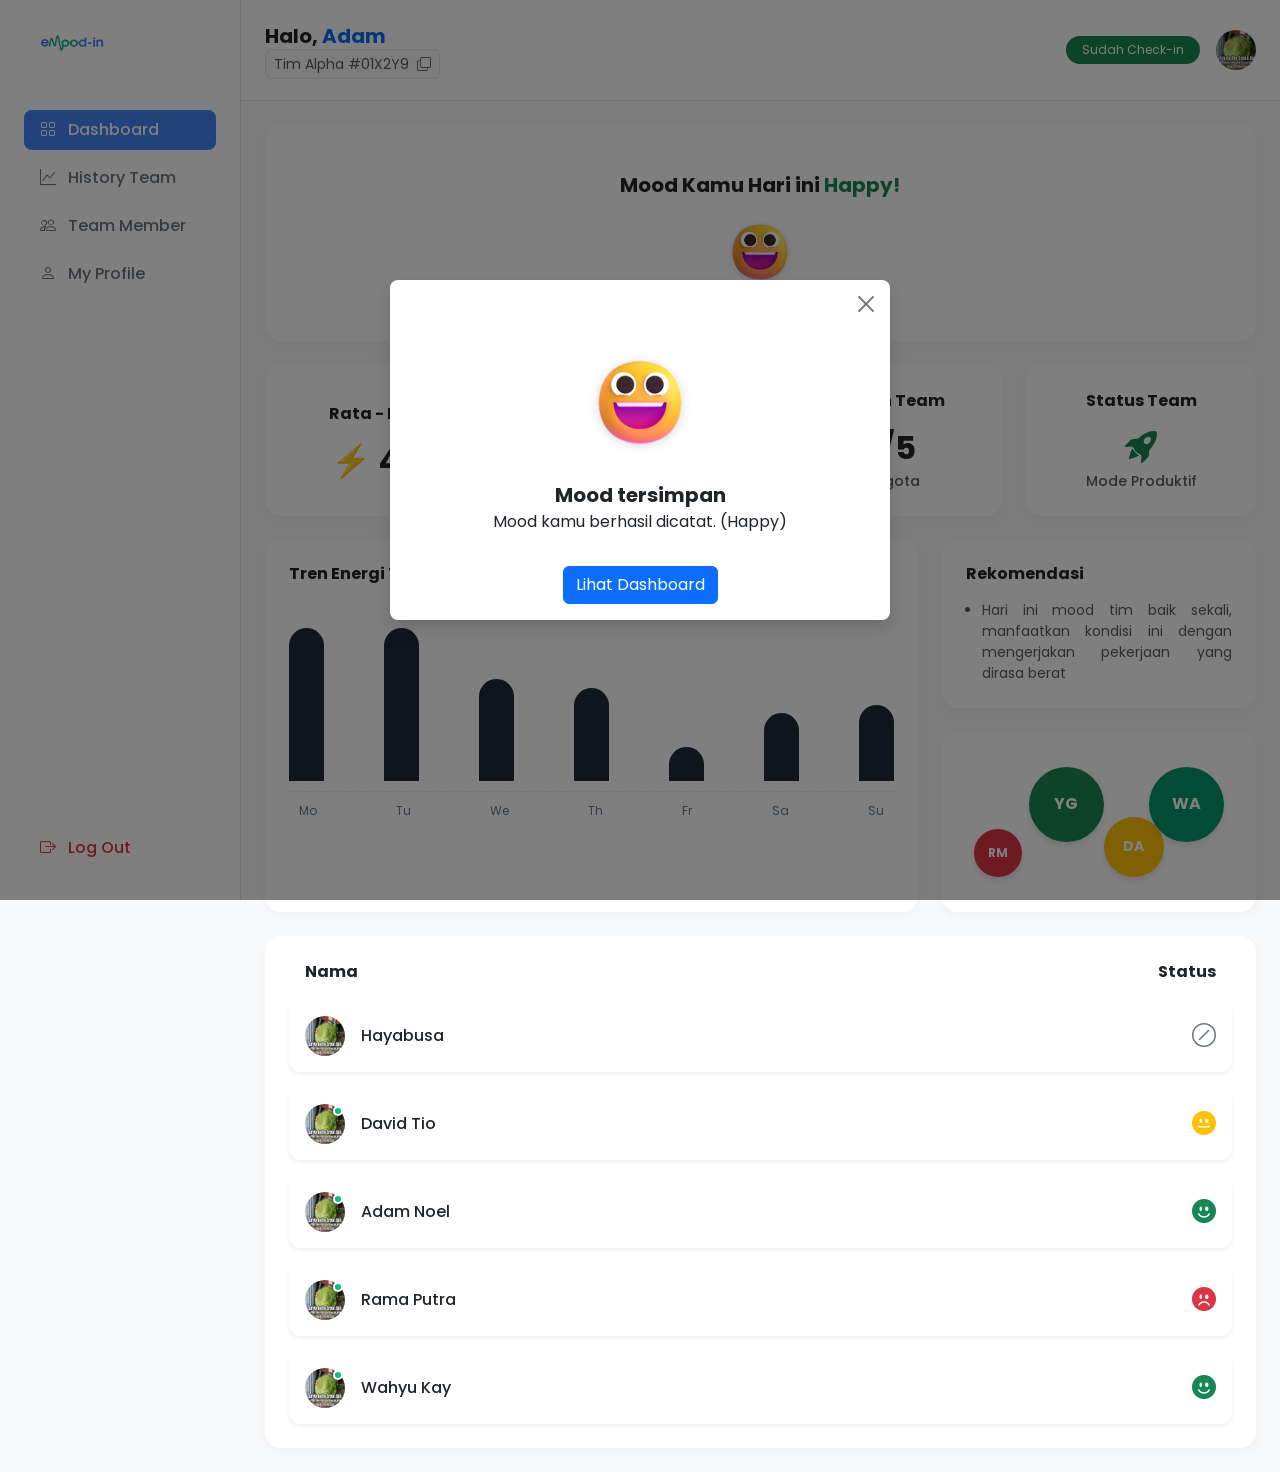
==== commit eefdaac7: "feat: implement login, registration, and team setup pages; add mood tracking modal and related asset" ====
--- a/dashboard.html
+++ b/dashboard.html
@@ -310,7 +310,95 @@
       </div>
     </main>
 
+    <div
+      class="modal fade"
+      id="moodModal"
+      tabindex="-1"
+      aria-labelledby="moodModalLabel"
+      aria-hidden="true"
+    >
+      <div class="modal-dialog modal-dialog-centered">
+        <div class="modal-content border-0 shadow">
+          <div class="modal-header border-0">
+            <button
+              type="button"
+              class="btn-close"
+              data-bs-dismiss="modal"
+              aria-label="Close"
+            ></button>
+          </div>
+          <div class="modal-body text-center">
+            <div class="mb-3">
+              <img
+                id="moodModalImage"
+                src="assets/emoji/happy mood.png"
+                alt="Mood happy"
+                width="120"
+                class="mx-auto d-block"
+              />
+            </div>
+            <h5 class="modal-title fw-bold" id="moodModalLabel">
+              Mood tersimpan
+            </h5>
+            <p class="mb-0" id="moodModalText">Mood kamu berhasil dicatat.</p>
+          </div>
+          <div class="modal-footer border-0 justify-content-center">
+            <button
+              type="button"
+              class="btn btn-primary"
+              data-bs-dismiss="modal"
+            >
+              Lihat Dashboard
+            </button>
+          </div>
+        </div>
+      </div>
+    </div>
+
     <!-- Bootstrap 5 JS -->
     <script src="https://cdn.jsdelivr.net/npm/bootstrap@5.3.0/dist/js/bootstrap.bundle.min.js"></script>
+    <script>
+      document.addEventListener("DOMContentLoaded", () => {
+        const shouldShowModal = "true";
+        // localStorage.getItem("moodSaved") ===
+        if (shouldShowModal) {
+          const mood = localStorage.getItem("lastMood") || "happy";
+          const moodLabel =
+            {
+              happy: "Happy",
+              neutral: "Neutral",
+              stress: "Stress",
+            }[mood] || "Happy";
+          const message =
+            localStorage.getItem("lastMoodMessage") ||
+            "Mood kamu berhasil dicatat.";
+
+          const title = document.getElementById("moodModalLabel");
+          const text = document.getElementById("moodModalText");
+          const image = document.getElementById("moodModalImage");
+
+          text.textContent = `${message} (${moodLabel})`;
+
+          const moodImages = {
+            happy: "assets/emoji/happy mood.png",
+            neutral: "assets/emoji/netral mood.png",
+            stress: "assets/emoji/bad mood.png",
+          };
+
+          image.src = moodImages[mood] || "assets/emoji/happy mood.png";
+          image.alt = `Mood ${moodLabel}`;
+
+          const modal = new bootstrap.Modal(
+            document.getElementById("moodModal"),
+          );
+          modal.show();
+        }
+
+        localStorage.removeItem("moodSaved");
+        localStorage.removeItem("lastMood");
+        localStorage.removeItem("lastMoodMessage");
+        localStorage.removeItem("lastMoodTags");
+      });
+    </script>
   </body>
 </html>
--- a/style/dashboard.css
+++ b/style/dashboard.css
@@ -12,14 +12,11 @@
 }
 .nav-link {
   color: #6c757d;
-  font-weight: 600;
+  font-weight: 500;
   margin-bottom: 0.5rem;
   border-radius: 8px;
-  transition: all 0.2s;
 }
-.nav-link:hover {
-  background-color: #e9ecef;
-}
+.nav-link:hover,
 .nav-link.active {
   background-color: #4285f4;
   color: white !important;
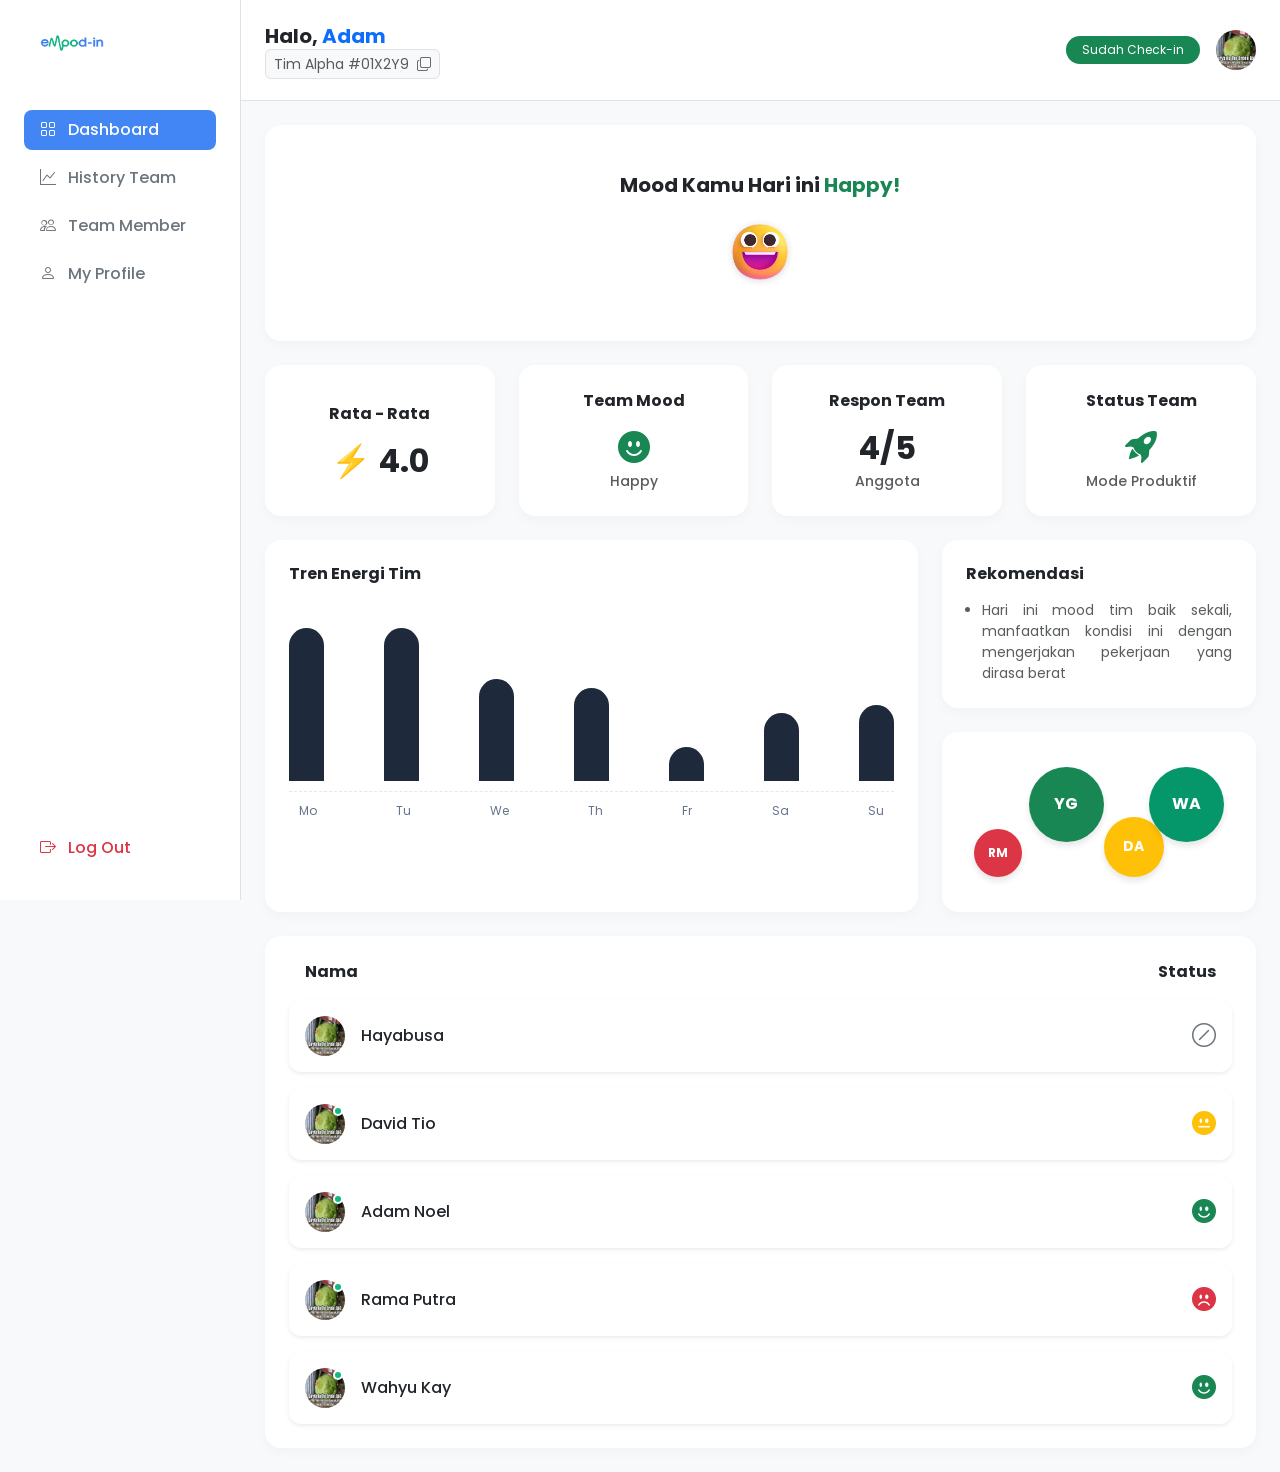
==== commit 5a3ab462: "fix: update mood modal visibility logic to use localStorage value" ====
--- a/dashboard.html
+++ b/dashboard.html
@@ -359,8 +359,8 @@
     <script src="https://cdn.jsdelivr.net/npm/bootstrap@5.3.0/dist/js/bootstrap.bundle.min.js"></script>
     <script>
       document.addEventListener("DOMContentLoaded", () => {
-        const shouldShowModal = "true";
-        // localStorage.getItem("moodSaved") ===
+        const shouldShowModal = localStorage.getItem("moodSaved") === "true";
+
         if (shouldShowModal) {
           const mood = localStorage.getItem("lastMood") || "happy";
           const moodLabel =
